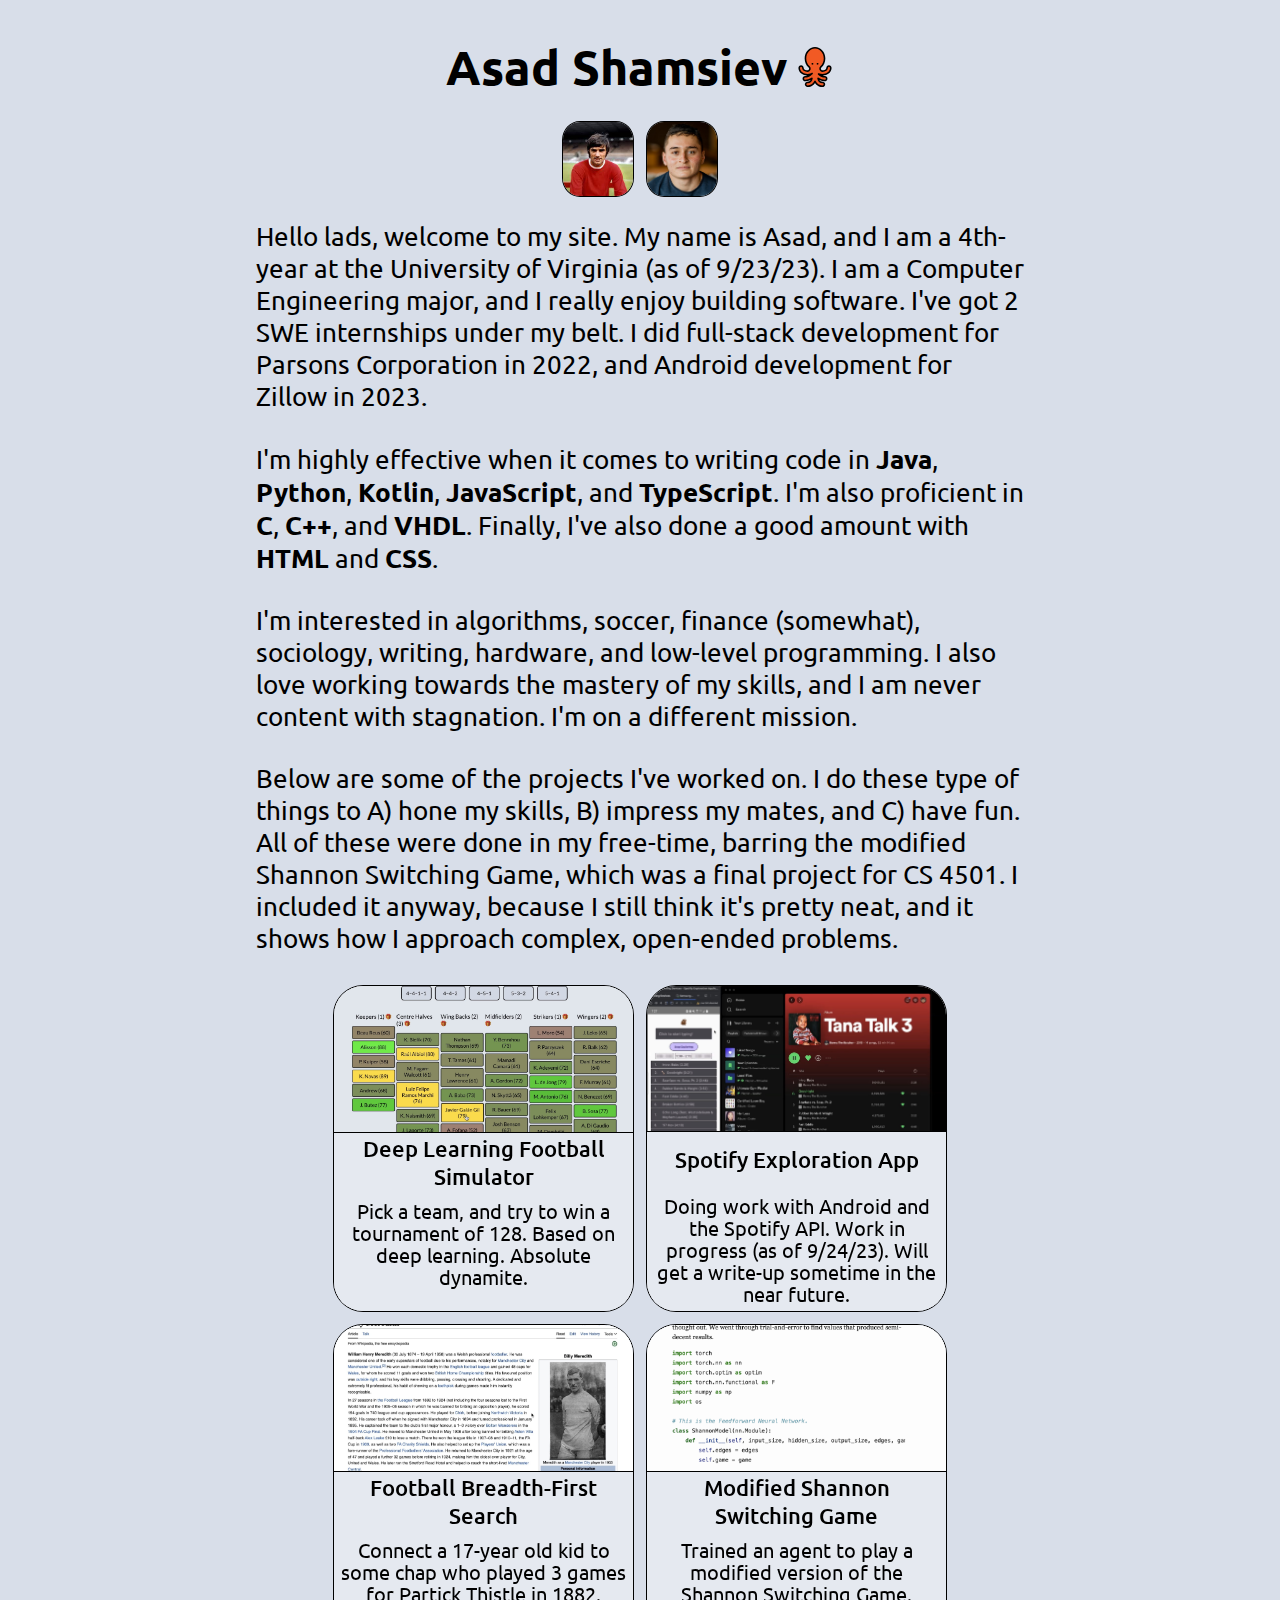
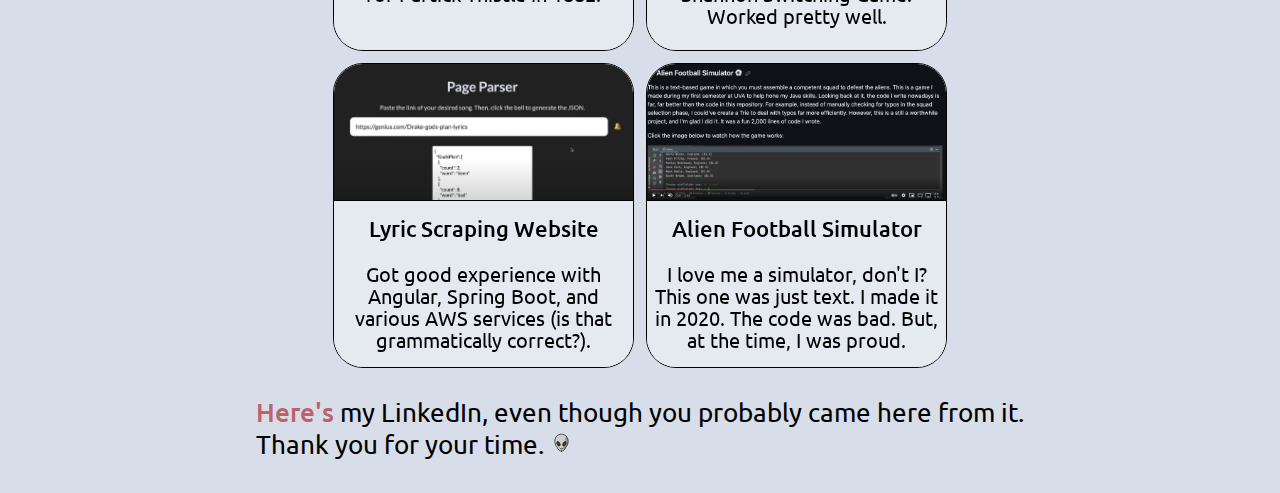
==== index.html @ b73407a3 "Changed to index.html." ====
<html>

<head>
    <link rel="stylesheet" href="as9vdSite.css">
    <link rel="preconnect" href="https://fonts.googleapis.com">
    <link rel="preconnect" href="https://fonts.gstatic.com" crossorigin>
    <link href="https://fonts.googleapis.com/css2?family=Ubuntu:wght@300;400;500;700&display=swap" rel="stylesheet">
</head>
<div class="document-div">
    <div class="container">
        <h1 class="name-header">Asad Shamsiev
            <img src="Media/SVG/Octopus.svg" alt="Octopus" class="big-icon">
        </h1>
        <div class="img-row">
            <img class="circular-img" src="Media/Best.jpeg">
            <img class="circular-img" src="Media/Asad2.jpg">
        </div>


        <div class="paragraphs">
            <p class="paragraph">Hello lads, welcome to my site. My name is Asad, and I am a 4th-year at the University
                of
                Virginia (as of 9/23/23). I am a Computer Engineering major, and I really enjoy building software.
                I've got 2 SWE internships under my belt. I did full-stack development for Parsons Corporation in 2022,
                and Android development for Zillow in 2023.
            </p>

            <p class="paragraph">
                I'm highly effective when it
                comes to
                writing code in
                <b>Java</b>,
                <b>Python</b>,
                <b>Kotlin</b>,
                <b>JavaScript</b>, and
                <b>TypeScript</b>.
                I'm also proficient in
                <b>C</b>,
                <b>C++</b>, and
                <b>VHDL</b>. Finally, I've also done a good amount with
                <b>HTML</b> and
                <b>CSS</b>.
            </p>

            <p class="paragraph">
                I'm interested in algorithms, soccer, finance (somewhat), sociology, writing, hardware, and low-level
                programming.
                I also love working towards the mastery of my skills, and I am never content with stagnation.
                I'm on a different mission.
            </p>
            <p class="paragraph">
                Below are some of the projects I've worked on.
                I do these type of things to A) hone my skills, B) impress my mates, and C) have fun.
                All of these were done in my free-time,
                barring the modified Shannon Switching Game, which was a final project for CS 4501. I included it
                anyway, because I still think it's pretty
                neat, and it shows how I approach complex, open-ended problems.
            </p>
            <div class="projects-container">
                <div class="project-row">
                    <div class="project-card"
                        onclick="window.open('https://as9vd.github.io/FootballSimulator/', '_blank');">
                        <img src="Media/SimulatorGame.jpeg" class="project-img">
                        <div class="project-header-container">
                            <h1 class="project-header">Deep Learning Football Simulator</h1>
                        </div>
                        <div class="project-paragraph-container">
                            <p class="project-paragraph">Pick a team, and try to win a tournament of 128. Based on deep
                                learning. Absolute dynamite.
                            </p>
                        </div>
                    </div>

                    <div class="project-card" onclick="window.open('https://youtu.be/BP_aDXoXze8', '_blank');">
                        <img src="Media/ExplorationApp.jpeg" class="project-img">
                        <div class="project-header-container">
                            <h1 class="project-header">Spotify Exploration App</h1>
                        </div>
                        <div class="project-paragraph-container">
                            <p class="project-paragraph">Doing work with Android and the Spotify API. Work in progress
                                (as of 9/24/23). Will get a write-up sometime in the near future.</p>
                        </div>
                    </div>
                </div>
                <div class="project-row">
                    <div class="project-card"
                        onclick="window.open('https://as9vd.github.io/OracleOfCattermoleWriteUp/', '_blank');">
                        <img src="Media/BFS.jpeg" class="project-img">
                        <div class="project-header-container">
                            <h1 class="project-header">Football Breadth-First Search</h1>
                        </div>
                        <div class="project-paragraph-container">
                            <p class="project-paragraph">Connect a 17-year old kid to some chap who played 3 games for
                                Partick Thistle in 1882.</p>
                        </div>
                    </div>

                    <div class="project-card"
                        onclick="window.open('https://as9vd.github.io/ShannonSwitchingGameWriteUp/f10b1d835bda4576b33958c51d31ce56.html', '_blank');">
                        <img src="Media/SSG.jpeg" class="project-img">
                        <div class="project-header-container">
                            <h1 class="project-header">Modified Shannon Switching Game</h1>
                        </div>
                        <div class="project-paragraph-container">
                            <p class="project-paragraph">Trained an agent to play a modified version of the Shannon
                                Switching Game. Worked pretty well.</p>
                        </div>
                    </div>
                </div>
                <div class="project-row">
                    <div class="project-card"
                        onclick="window.open('https://github.com/as9vd/LyricScraperWebsite', '_blank');">
                        <img src="Media/GeniusScraper.jpeg" class="project-img">
                        <div class="project-header-container">
                            <h1 class="project-header">Lyric Scraping Website</h1>
                        </div>
                        <div class="project-paragraph-container">
                            <p class="project-paragraph">Got good experience with Angular, Spring Boot, and various AWS
                                services (is that grammatically correct?).</p>
                        </div>
                    </div>
                    <div class="project-card"
                        onclick="window.open('https://github.com/as9vd/AlienFootballSimulator', '_blank');">
                        <img src="Media/AlienSimulator.jpeg" class="project-img">
                        <div class="project-header-container">
                            <h1 class="project-header">Alien Football Simulator</h1>
                        </div>
                        <div class="project-paragraph-container">
                            <p class="project-paragraph">I love me a simulator, don't I? This one was just
                                text. I made it in 2020. The code was bad. But, at the time, I was proud.
                            </p>
                        </div>
                    </div>
                </div>
            </div>
            <p class="paragraph"><a class="paragraph-link" href="https://www.linkedin.com/in/asad-shamsiev/">Here's</a>
                my LinkedIn, even
                though
                you probably came here from it. Thank you for your time.
                <img src="Media/SVG/Alien.svg" alt="Alien" class="small-icon">
            </p>
        </div>
    </div>
</div>


</html>
---- as9vdSite.css ----
* {
    background-color: #D8DEE9;
    font-family: 'Ubuntu', sans-serif;
    font-size: 10px;
    margin: 0px;
    padding: 0px;
}

.document-div {
    height: 100%;
    width: 100%;
    display: flex;
    flex-direction: column;
    align-items: center;
}

.container {
    display: flex;
    flex-direction: column;
    align-items: center;
    gap: 2.4rem;
    width: 60%;
}

.name-header {
    margin-top: 3.6rem;
    font-size: 4.8rem;
    display: flex;
    justify-content: center;
    align-items: center;
    gap: 0.8rem;
}

.paragraphs,
.paragraph-list {
    display: flex;
    flex-direction: column;
    align-items: center;
    gap: 3.0rem;
    margin-bottom: 3.2rem;
}

.paragraph b {
    font-size: inherit;
}

.paragraph,
.list-item {
    font-size: 2.6rem;
    line-height: 3.2rem;
}

.projects-container {
    display: flex;
    flex-direction: column;
    align-items: center;
    gap: 1.2rem;
    width: 80%;
}

.project-row {
    display: flex;
    flex-direction: row;
    align-items: stretch;
    gap: 1.2rem;
    width: 100%;
}

.circular-img {
    width: 7rem;
    border-radius: 25%;
    object-fit: cover;
    border: 0.15rem solid black;
}

.img-row {
    display: flex;
    flex-direction: row;
    justify-content: center;
    gap: 1.2rem;
}

.big-icon {
    width: 4rem;
    height: 4rem;
}

.small-icon {
    width: 2.3rem;
    height: 2.3rem;
}

.bolded-tidbit {
    font-weight: 500;
}

.project-card {
    border: 0.15rem solid black;
    width: 50%;
    display: flex;
    flex-direction: column;
    align-items: center;
    height: 100%;
    border-radius: 3rem;
    overflow-y: scroll;
    overflow-x: hidden;
    background-color: #E5E9F0;
    max-height: 32.5rem;
    transition: transform 0.35s cubic-bezier(0.25, 1, 0.5, 1), box-shadow 0.35s cubic-bezier(0.25, 1, 0.5, 1);
    will-change: transform, box-shadow;
}

.project-img {
    width: 100%;
    height: 45%;
    max-height: 45%;
    object-fit: cover;
    border: 0.15rem solid black;
    border-top: 0rem;
}

.project-paragraph {
    width: 100%;
    height: 100%;
    font-size: 2.0rem;
    line-height: 2.2rem;
    background-color: inherit;
    text-align: center;
}

.project-paragraph-container {
    height: 35%;
    max-height: 35%;
    display: flex;
    flex-direction: column;
    gap: 1rem;
    background-color: inherit;
    align-items: center;
    padding: 0.6rem;
}

.project-header-container {
    height: 20%;
    background-color: inherit;
    display: flex;
    flex-direction: column;
    align-items: center;
    justify-content: center;
    overflow: scroll;
}

.project-header {
    font-size: 2.2rem;
    font-weight: 500;
    text-align: center;
    height: 100%;
    background-color: inherit;
    display: flex;
    justify-content: center;
    align-items: center;
    padding: 0.5rem;
}

.project-card:hover {
    transform: scale(1.02) translateY(-10px);
    box-shadow: 0 4px 8px rgba(0, 0, 0, 0.2);
    cursor: pointer;
}

.paragraph-link {
    font-size: inherit;
    font-style: normal;
    text-decoration: none;
    font-weight: 500;
    color: #BF616A;
}
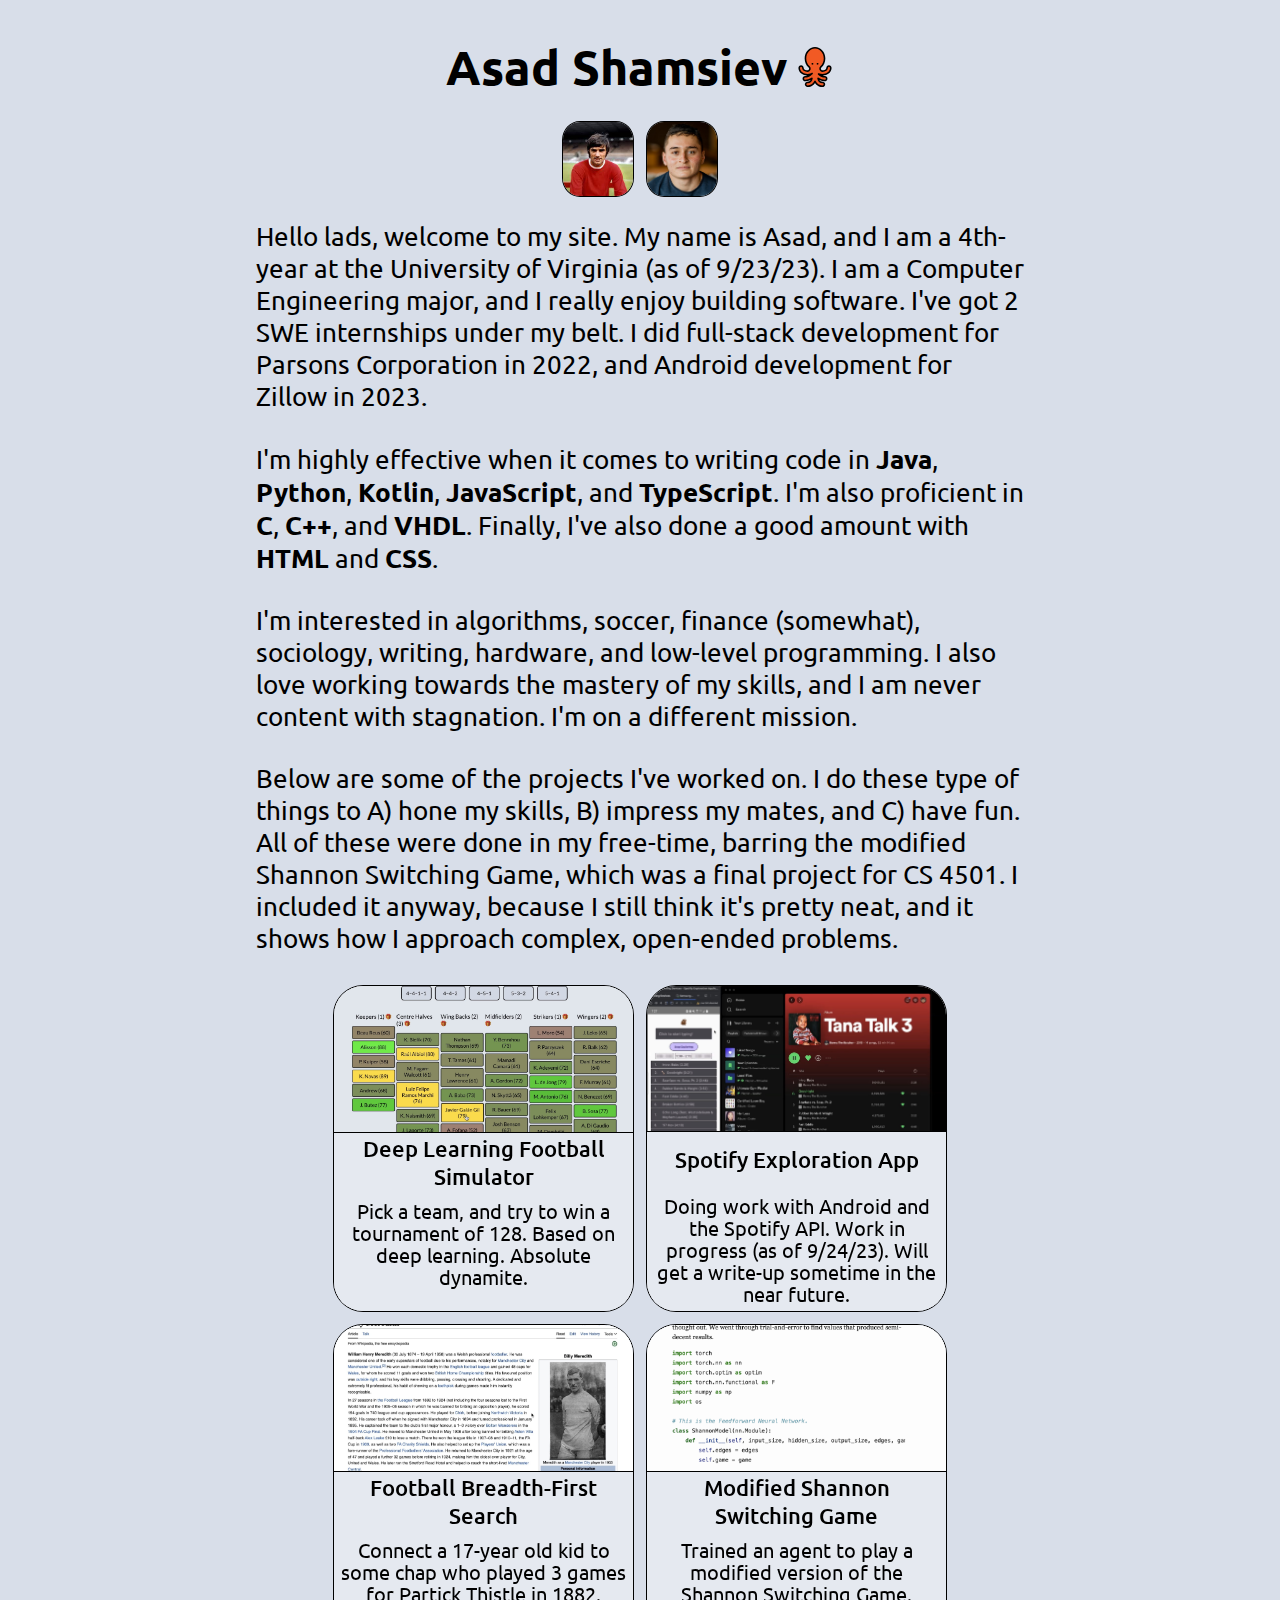
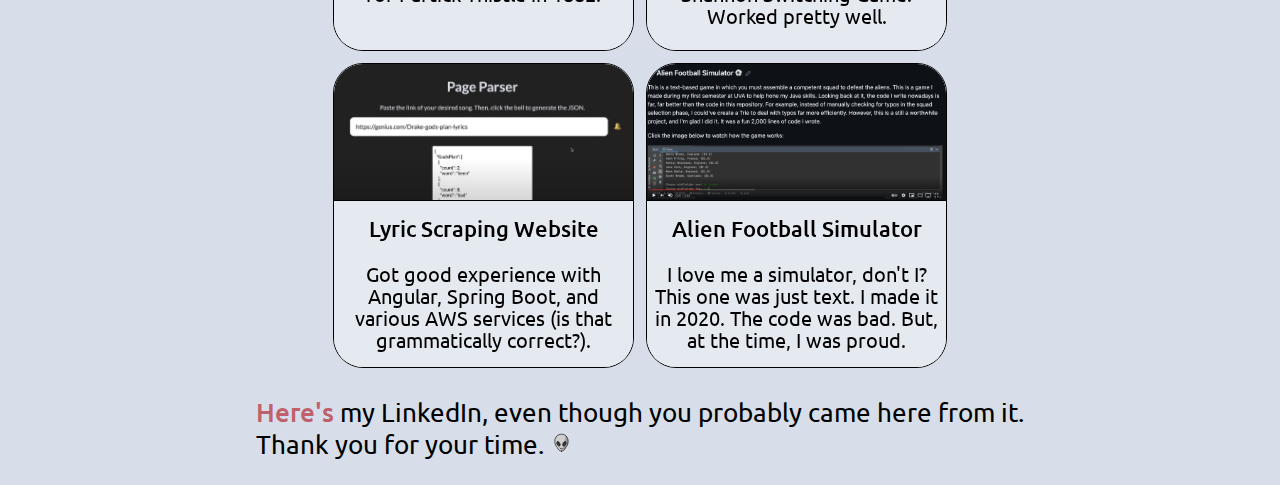
==== commit 928f9ecc: "Minor edits (again)." ====
--- a/index.html
+++ b/index.html
@@ -133,7 +133,8 @@
                     </div>
                 </div>
             </div>
-            <p class="paragraph"><a class="paragraph-link" href="https://www.linkedin.com/in/asad-shamsiev/">Here's</a>
+            <p class="paragraph last-paragraph"><a class="paragraph-link"
+                    href="https://www.linkedin.com/in/asad-shamsiev/">Here's</a>
                 my LinkedIn, even
                 though
                 you probably came here from it. Thank you for your time.
--- a/as9vdSite.css
+++ b/as9vdSite.css
@@ -12,6 +12,7 @@
     display: flex;
     flex-direction: column;
     align-items: center;
+    background-color: #D8DEE9;
 }
 
 .container {
@@ -20,6 +21,8 @@
     align-items: center;
     gap: 2.4rem;
     width: 60%;
+    height: 100%;
+    background-color: #D8DEE9;
 }
 
 .name-header {
@@ -56,6 +59,7 @@
     align-items: center;
     gap: 1.2rem;
     width: 80%;
+    background-color: #D8DEE9;
 }
 
 .project-row {
@@ -173,4 +177,8 @@
     text-decoration: none;
     font-weight: 500;
     color: #BF616A;
+}
+
+.last-paragraph {
+    margin-bottom: 2.4rem;
 }